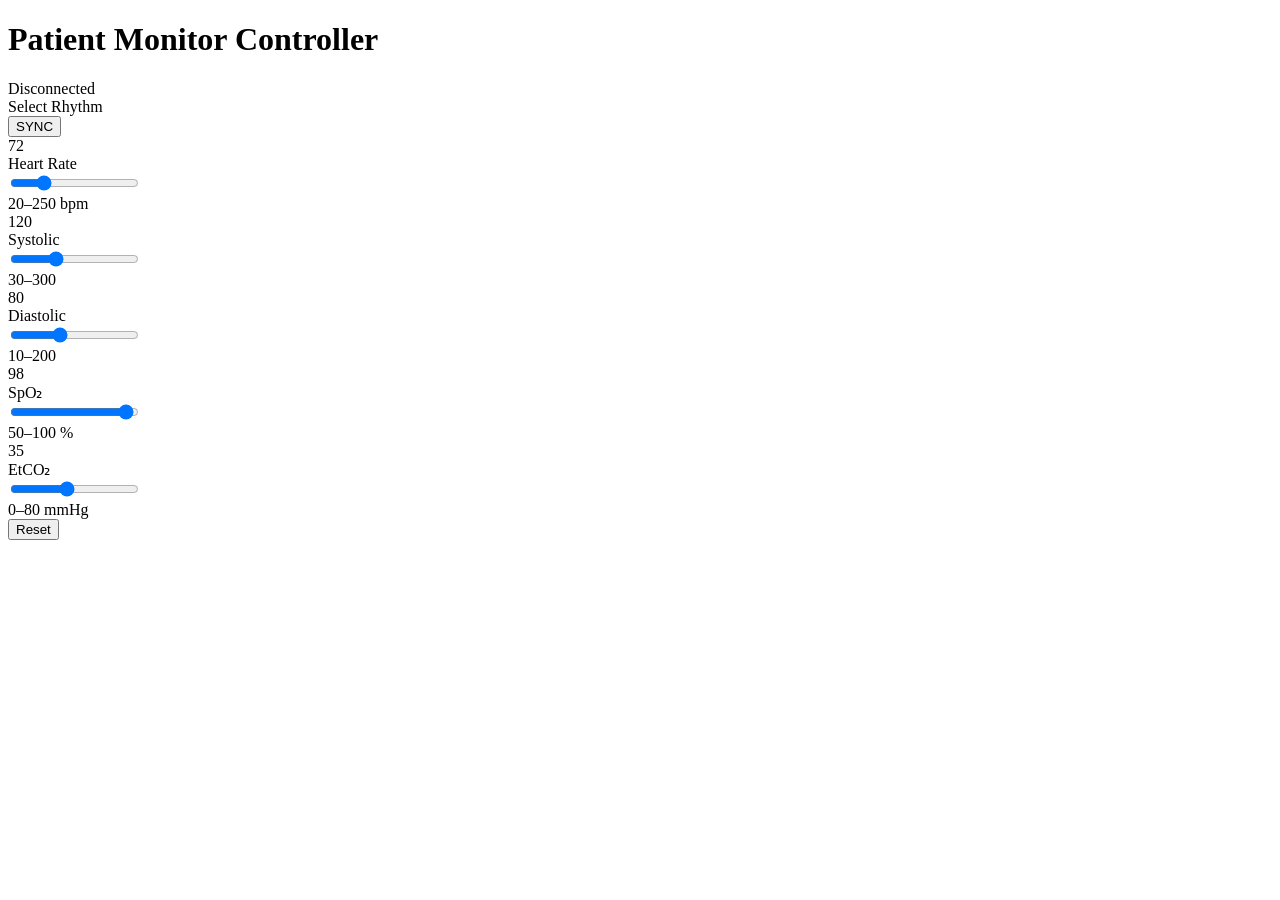
==== monitor_simulator/frontend/controller/index.html @ 5b9fa973 "Add real-time patient monitor simulator with controller and monitor web UIs Two-device web-based sim" ====
<!DOCTYPE html>
<html lang="en">
<head>
    <meta charset="UTF-8">
    <meta name="viewport" content="width=device-width, initial-scale=1.0, user-scalable=no">
    <title>Monitor Controller</title>
    <link rel="stylesheet" href="/controller/static/style.css">
</head>
<body>
    <div id="controller">
        <!-- Header -->
        <div class="header">
            <h1>Patient Monitor Controller</h1>
            <div class="connection-status" id="conn-status">Disconnected</div>
        </div>

        <!-- Rhythm Selection Grid -->
        <div class="section">
            <div class="section-label">Select Rhythm</div>
            <div class="rhythm-grid" id="rhythm-grid">
                <!-- Populated by JS -->
            </div>
        </div>

        <!-- SYNC toggle -->
        <div class="section sync-section">
            <button class="sync-btn" id="sync-btn">SYNC</button>
        </div>

        <!-- Parameter Sliders (5 columns) -->
        <div class="sliders-row">
            <!-- Heart Rate -->
            <div class="slider-col">
                <div class="slider-value ecg-color" id="hr-display">72</div>
                <div class="slider-label">Heart Rate</div>
                <div class="slider-wrap">
                    <input type="range" id="hr-slider" min="20" max="250" value="72"
                           orient="vertical" class="vslider ecg-slider">
                </div>
                <div class="slider-range">20–250 bpm</div>
            </div>

            <!-- Systolic BP -->
            <div class="slider-col">
                <div class="slider-value bp-color" id="sys-display">120</div>
                <div class="slider-label">Systolic</div>
                <div class="slider-wrap">
                    <input type="range" id="sys-slider" min="30" max="300" value="120"
                           orient="vertical" class="vslider bp-slider">
                </div>
                <div class="slider-range">30–300</div>
            </div>

            <!-- Diastolic BP -->
            <div class="slider-col">
                <div class="slider-value bp-color" id="dia-display">80</div>
                <div class="slider-label">Diastolic</div>
                <div class="slider-wrap">
                    <input type="range" id="dia-slider" min="10" max="200" value="80"
                           orient="vertical" class="vslider bp-slider">
                </div>
                <div class="slider-range">10–200</div>
            </div>

            <!-- SpO2 -->
            <div class="slider-col">
                <div class="slider-value spo2-color" id="spo2-display">98</div>
                <div class="slider-label">SpO₂</div>
                <div class="slider-wrap">
                    <input type="range" id="spo2-slider" min="50" max="100" value="98"
                           orient="vertical" class="vslider spo2-slider">
                </div>
                <div class="slider-range">50–100 %</div>
            </div>

            <!-- EtCO2 -->
            <div class="slider-col">
                <div class="slider-value capno-color" id="etco2-display">35</div>
                <div class="slider-label">EtCO₂</div>
                <div class="slider-wrap">
                    <input type="range" id="etco2-slider" min="0" max="80" value="35"
                           orient="vertical" class="vslider capno-slider">
                </div>
                <div class="slider-range">0–80 mmHg</div>
            </div>
        </div>

        <!-- Action Buttons -->
        <div class="actions-row">
            <button class="action-btn reset-btn" id="reset-btn">Reset</button>
        </div>
    </div>

    <script src="/controller/static/controller.js"></script>
</body>
</html>
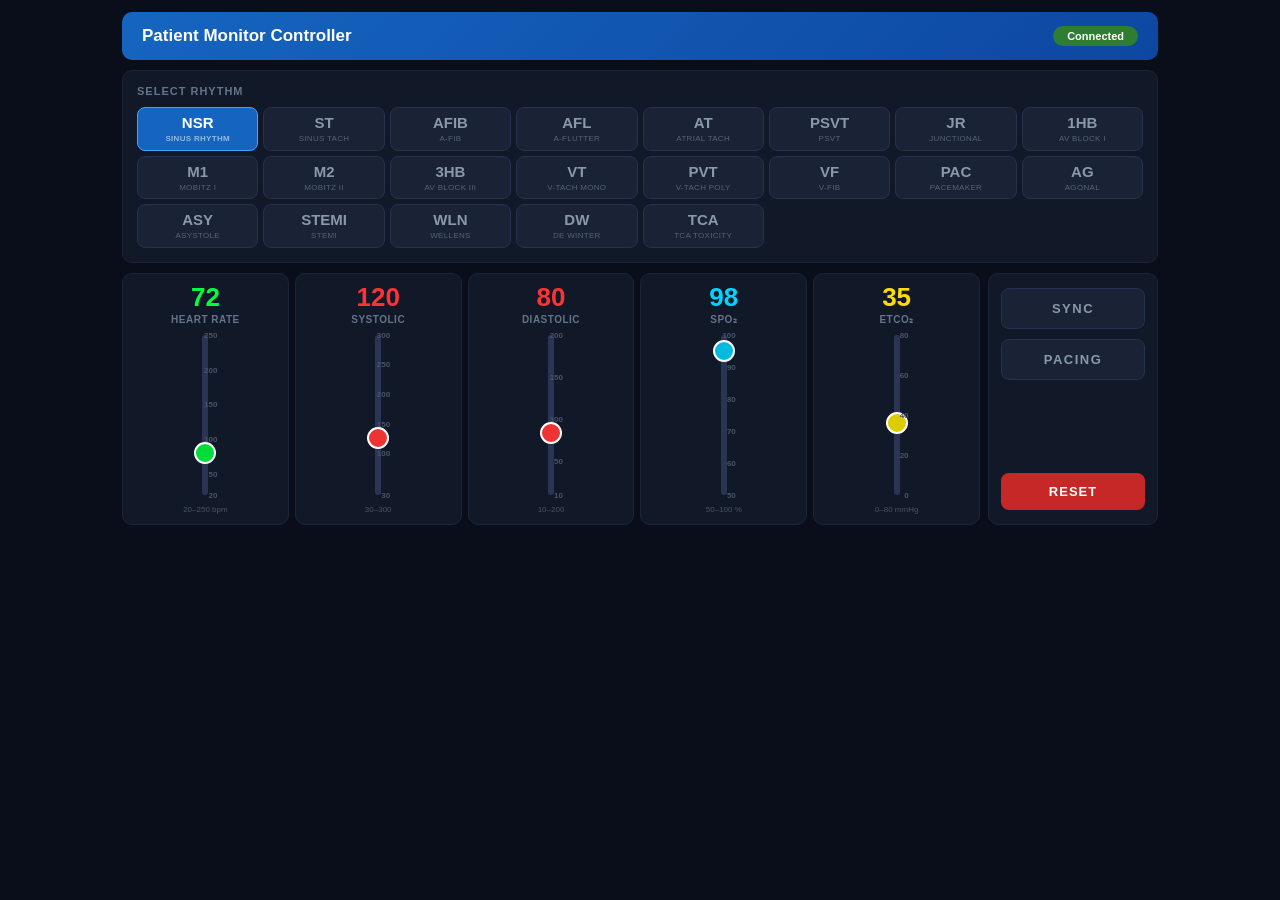
==== commit 168239db: "Refine monitor simulator: VF/VT waveforms, pacing, peak-hold rendering, shared channel - VF: cosine-" ====
--- a/monitor_simulator/frontend/controller/index.html
+++ b/monitor_simulator/frontend/controller/index.html
@@ -4,7 +4,7 @@
     <meta charset="UTF-8">
     <meta name="viewport" content="width=device-width, initial-scale=1.0, user-scalable=no">
     <title>Monitor Controller</title>
-    <link rel="stylesheet" href="/controller/static/style.css">
+    <link rel="stylesheet" href="style.css">
 </head>
 <body>
     <div id="controller">
@@ -22,75 +22,94 @@
             </div>
         </div>
 
-        <!-- SYNC toggle -->
-        <div class="section sync-section">
-            <button class="sync-btn" id="sync-btn">SYNC</button>
-        </div>
+        <!-- Sliders + Controls side-by-side -->
+        <div class="bottom-row">
+            <div class="sliders-row">
+                <!-- Heart Rate -->
+                <div class="slider-col">
+                    <div class="slider-value ecg-color" id="hr-display">72</div>
+                    <div class="slider-label">Heart Rate</div>
+                    <div class="slider-wrap">
+                        <input type="range" id="hr-slider" min="20" max="250" value="72"
+                               orient="vertical" class="vslider ecg-slider">
+                        <div class="slider-scale" id="hr-scale"></div>
+                    </div>
+                    <div class="slider-range">20–250 bpm</div>
+                </div>
 
-        <!-- Parameter Sliders (5 columns) -->
-        <div class="sliders-row">
-            <!-- Heart Rate -->
-            <div class="slider-col">
-                <div class="slider-value ecg-color" id="hr-display">72</div>
-                <div class="slider-label">Heart Rate</div>
-                <div class="slider-wrap">
-                    <input type="range" id="hr-slider" min="20" max="250" value="72"
-                           orient="vertical" class="vslider ecg-slider">
+                <!-- Systolic BP -->
+                <div class="slider-col">
+                    <div class="slider-value bp-color" id="sys-display">120</div>
+                    <div class="slider-label">Systolic</div>
+                    <div class="slider-wrap">
+                        <input type="range" id="sys-slider" min="30" max="300" value="120"
+                               orient="vertical" class="vslider bp-slider">
+                        <div class="slider-scale" id="sys-scale"></div>
+                    </div>
+                    <div class="slider-range">30–300</div>
                 </div>
-                <div class="slider-range">20–250 bpm</div>
+
+                <!-- Diastolic BP -->
+                <div class="slider-col">
+                    <div class="slider-value bp-color" id="dia-display">80</div>
+                    <div class="slider-label">Diastolic</div>
+                    <div class="slider-wrap">
+                        <input type="range" id="dia-slider" min="10" max="200" value="80"
+                               orient="vertical" class="vslider bp-slider">
+                        <div class="slider-scale" id="dia-scale"></div>
+                    </div>
+                    <div class="slider-range">10–200</div>
+                </div>
+
+                <!-- SpO2 -->
+                <div class="slider-col">
+                    <div class="slider-value spo2-color" id="spo2-display">98</div>
+                    <div class="slider-label">SpO₂</div>
+                    <div class="slider-wrap">
+                        <input type="range" id="spo2-slider" min="50" max="100" value="98"
+                               orient="vertical" class="vslider spo2-slider">
+                        <div class="slider-scale" id="spo2-scale"></div>
+                    </div>
+                    <div class="slider-range">50–100 %</div>
+                </div>
+
+                <!-- EtCO2 -->
+                <div class="slider-col">
+                    <div class="slider-value capno-color" id="etco2-display">35</div>
+                    <div class="slider-label">EtCO₂</div>
+                    <div class="slider-wrap">
+                        <input type="range" id="etco2-slider" min="0" max="80" value="35"
+                               orient="vertical" class="vslider capno-slider">
+                        <div class="slider-scale" id="etco2-scale"></div>
+                    </div>
+                    <div class="slider-range">0–80 mmHg</div>
+                </div>
             </div>
 
-            <!-- Systolic BP -->
-            <div class="slider-col">
-                <div class="slider-value bp-color" id="sys-display">120</div>
-                <div class="slider-label">Systolic</div>
-                <div class="slider-wrap">
-                    <input type="range" id="sys-slider" min="30" max="300" value="120"
-                           orient="vertical" class="vslider bp-slider">
+            <!-- Controls panel -->
+            <div class="controls-panel">
+                <button class="sync-btn" id="sync-btn">SYNC</button>
+                <button class="pacing-btn" id="pacing-btn">PACING</button>
+                <div class="pacing-controls" id="pacing-controls" style="display: none;">
+                    <div class="pacing-param">
+                        <span class="pacing-label">Rate</span>
+                        <input type="range" id="pacing-rate-slider" min="40" max="180" value="70" class="hslider pacing-slider">
+                        <span class="pacing-value" id="pacing-rate-display">70</span>
+                        <span class="pacing-unit">bpm</span>
+                    </div>
+                    <div class="pacing-param">
+                        <span class="pacing-label">Current</span>
+                        <input type="range" id="pacing-current-slider" min="0" max="200" value="70" class="hslider pacing-slider">
+                        <span class="pacing-value" id="pacing-current-display">70</span>
+                        <span class="pacing-unit">mA</span>
+                    </div>
                 </div>
-                <div class="slider-range">30–300</div>
+                <button class="action-btn reset-btn" id="reset-btn">Reset</button>
             </div>
-
-            <!-- Diastolic BP -->
-            <div class="slider-col">
-                <div class="slider-value bp-color" id="dia-display">80</div>
-                <div class="slider-label">Diastolic</div>
-                <div class="slider-wrap">
-                    <input type="range" id="dia-slider" min="10" max="200" value="80"
-                           orient="vertical" class="vslider bp-slider">
-                </div>
-                <div class="slider-range">10–200</div>
-            </div>
-
-            <!-- SpO2 -->
-            <div class="slider-col">
-                <div class="slider-value spo2-color" id="spo2-display">98</div>
-                <div class="slider-label">SpO₂</div>
-                <div class="slider-wrap">
-                    <input type="range" id="spo2-slider" min="50" max="100" value="98"
-                           orient="vertical" class="vslider spo2-slider">
-                </div>
-                <div class="slider-range">50–100 %</div>
-            </div>
-
-            <!-- EtCO2 -->
-            <div class="slider-col">
-                <div class="slider-value capno-color" id="etco2-display">35</div>
-                <div class="slider-label">EtCO₂</div>
-                <div class="slider-wrap">
-                    <input type="range" id="etco2-slider" min="0" max="80" value="35"
-                           orient="vertical" class="vslider capno-slider">
-                </div>
-                <div class="slider-range">0–80 mmHg</div>
-            </div>
-        </div>
-
-        <!-- Action Buttons -->
-        <div class="actions-row">
-            <button class="action-btn reset-btn" id="reset-btn">Reset</button>
         </div>
     </div>
 
-    <script src="/controller/static/controller.js"></script>
+    <script src="../shared/channel.js"></script>
+    <script src="controller.js"></script>
 </body>
 </html>
--- a/monitor_simulator/frontend/controller/style.css
+++ b/monitor_simulator/frontend/controller/style.css
@@ -0,0 +1,427 @@
+/* Controller Interface — clean dark medical theme */
+
+* {
+    margin: 0;
+    padding: 0;
+    box-sizing: border-box;
+}
+
+html, body {
+    width: 100%;
+    min-height: 100vh;
+    background: #0a0e1a;
+    font-family: -apple-system, BlinkMacSystemFont, 'Segoe UI', Roboto, sans-serif;
+    color: #e0e0e0;
+    overflow-x: hidden;
+    --track-len: clamp(100px, 13vw, 160px);
+}
+
+#controller {
+    max-width: 1060px;
+    margin: 0 auto;
+    padding: 12px;
+    display: flex;
+    flex-direction: column;
+    gap: 10px;
+}
+
+/* --- Header --- */
+
+.header {
+    background: linear-gradient(135deg, #1565c0, #0d47a1);
+    border-radius: 10px;
+    padding: 14px 20px;
+    display: flex;
+    justify-content: space-between;
+    align-items: center;
+}
+
+.header h1 {
+    font-size: 17px;
+    font-weight: 600;
+    color: #fff;
+}
+
+.connection-status {
+    font-size: 11px;
+    padding: 4px 14px;
+    border-radius: 12px;
+    background: #c62828;
+    color: #fff;
+    font-weight: 600;
+}
+
+.connection-status.connected {
+    background: #2e7d32;
+}
+
+/* --- Section --- */
+
+.section {
+    background: #111827;
+    border: 1px solid #1c2538;
+    border-radius: 10px;
+    padding: 14px;
+}
+
+.section-label {
+    font-size: 11px;
+    font-weight: 700;
+    text-transform: uppercase;
+    letter-spacing: 1px;
+    color: #64748b;
+    margin-bottom: 10px;
+}
+
+/* --- Rhythm Grid --- */
+
+.rhythm-grid {
+    display: grid;
+    grid-template-columns: repeat(8, 1fr);
+    gap: 5px;
+}
+
+.rhythm-btn {
+    background: #1a2236;
+    border: 1px solid #263050;
+    border-radius: 8px;
+    padding: 6px 3px;
+    color: #8899aa;
+    font-size: 10px;
+    font-weight: 500;
+    text-align: center;
+    cursor: pointer;
+    transition: all 0.15s;
+    line-height: 1.2;
+}
+
+.rhythm-btn:hover {
+    background: #1e2a44;
+    border-color: #3b6db5;
+    color: #b0c0d0;
+}
+
+.rhythm-btn.active {
+    background: #1565c0;
+    border-color: #42a5f5;
+    color: #fff;
+    font-weight: 700;
+}
+
+.rhythm-btn .rhythm-abbr {
+    display: block;
+    font-size: 15px;
+    font-weight: 700;
+    margin-bottom: 2px;
+}
+
+.rhythm-btn .rhythm-name {
+    display: block;
+    font-size: 8px;
+    opacity: 0.55;
+    text-transform: uppercase;
+    letter-spacing: 0.3px;
+}
+
+/* --- Bottom Row (Sliders + Controls) --- */
+
+.bottom-row {
+    display: flex;
+    gap: 8px;
+}
+
+.sliders-row {
+    display: flex;
+    gap: 6px;
+    flex: 1;
+    min-width: 0;
+}
+
+/* --- Controls Panel (right side) --- */
+
+.controls-panel {
+    width: 170px;
+    flex-shrink: 0;
+    background: #111827;
+    border: 1px solid #1c2538;
+    border-radius: 10px;
+    padding: 14px 12px;
+    display: flex;
+    flex-direction: column;
+    gap: 10px;
+    align-items: stretch;
+}
+
+.sync-btn, .pacing-btn {
+    background: #1a2236;
+    border: 1px solid #263050;
+    border-radius: 8px;
+    padding: 12px 0;
+    color: #8899aa;
+    font-size: 13px;
+    font-weight: 700;
+    cursor: pointer;
+    transition: all 0.15s;
+    letter-spacing: 1.5px;
+    text-align: center;
+}
+
+.sync-btn:hover, .pacing-btn:hover {
+    border-color: #3b6db5;
+    color: #b0c0d0;
+}
+
+.sync-btn.active {
+    background: #c2410c;
+    border-color: #ea580c;
+    color: #fff;
+}
+
+.pacing-btn.active {
+    background: #1565c0;
+    border-color: #42a5f5;
+    color: #fff;
+}
+
+/* --- Pacing Controls --- */
+
+.pacing-controls {
+    display: flex;
+    flex-direction: column;
+    gap: 8px;
+}
+
+.pacing-param {
+    display: flex;
+    align-items: center;
+    gap: 4px;
+    flex-wrap: wrap;
+}
+
+.pacing-label {
+    font-size: 10px;
+    font-weight: 700;
+    color: #64748b;
+    width: 100%;
+    text-transform: uppercase;
+    letter-spacing: 0.5px;
+}
+
+.pacing-value {
+    font-size: 14px;
+    font-weight: 700;
+    color: #42a5f5;
+    min-width: 28px;
+    text-align: right;
+}
+
+.pacing-unit {
+    font-size: 9px;
+    color: #475569;
+}
+
+.hslider {
+    -webkit-appearance: none;
+    appearance: none;
+    width: 100%;
+    min-width: 0;
+    height: 4px;
+    background: #2a3555;
+    border-radius: 2px;
+    cursor: pointer;
+    flex: 1;
+}
+
+.hslider::-webkit-slider-thumb {
+    -webkit-appearance: none;
+    appearance: none;
+    width: 16px;
+    height: 16px;
+    border-radius: 50%;
+    background: #42a5f5;
+    border: 2px solid #fff;
+    cursor: pointer;
+}
+
+.hslider::-moz-range-thumb {
+    width: 16px;
+    height: 16px;
+    border-radius: 50%;
+    background: #42a5f5;
+    border: 2px solid #fff;
+    cursor: pointer;
+}
+
+/* --- Slider Columns --- */
+
+.slider-col {
+    flex: 1;
+    min-width: 0;
+    background: #111827;
+    border: 1px solid #1c2538;
+    border-radius: 10px;
+    padding: 10px 4px;
+    display: flex;
+    flex-direction: column;
+    align-items: center;
+    gap: 4px;
+}
+
+.slider-value {
+    font-size: 26px;
+    font-weight: 700;
+    line-height: 1;
+}
+
+.slider-label {
+    font-size: 10px;
+    font-weight: 600;
+    color: #64748b;
+    text-align: center;
+    text-transform: uppercase;
+    letter-spacing: 0.5px;
+}
+
+.slider-wrap {
+    height: calc(var(--track-len) + 12px);
+    display: flex;
+    align-items: center;
+    justify-content: center;
+    position: relative;
+}
+
+.slider-range {
+    font-size: 8px;
+    color: #475569;
+    text-align: center;
+}
+
+/* --- Slider Scale --- */
+
+.slider-scale {
+    position: absolute;
+    right: 0;
+    height: var(--track-len);
+    width: 26px;
+    top: 50%;
+    transform: translateY(-50%);
+}
+
+.scale-tick {
+    position: absolute;
+    right: 0;
+    transform: translateY(50%);
+    font-size: 8px;
+    color: #475569;
+    font-weight: 600;
+    white-space: nowrap;
+}
+
+/* --- Vertical Slider Styling --- */
+
+/*
+ * Uses writing-mode for native vertical rendering.
+ * No CSS rotation = no axis-swapped margin bugs.
+ */
+.vslider {
+    -webkit-appearance: none;
+    appearance: none;
+    writing-mode: vertical-lr;
+    direction: rtl;
+    width: 24px;
+    height: var(--track-len);
+    background: transparent;
+    cursor: pointer;
+}
+
+/* Track */
+.vslider::-webkit-slider-runnable-track {
+    width: 6px;
+    height: 100%;
+    background: #2a3555;
+    border-radius: 3px;
+}
+
+.vslider::-moz-range-track {
+    width: 6px;
+    height: 100%;
+    background: #2a3555;
+    border-radius: 3px;
+}
+
+/* Thumb — margin-left centers it on the 6px track */
+.vslider::-webkit-slider-thumb {
+    -webkit-appearance: none;
+    appearance: none;
+    width: 22px;
+    height: 22px;
+    border-radius: 50%;
+    border: 2px solid #fff;
+    cursor: pointer;
+    margin-left: -8px;
+}
+
+.vslider::-moz-range-thumb {
+    width: 22px;
+    height: 22px;
+    border-radius: 50%;
+    border: 2px solid #fff;
+    cursor: pointer;
+}
+
+/* Slider colors per parameter */
+.ecg-slider::-webkit-slider-thumb { background: #00dd38; }
+.ecg-slider::-moz-range-thumb { background: #00dd38; }
+
+.bp-slider::-webkit-slider-thumb { background: #ee3333; }
+.bp-slider::-moz-range-thumb { background: #ee3333; }
+
+.spo2-slider::-webkit-slider-thumb { background: #00bbdd; }
+.spo2-slider::-moz-range-thumb { background: #00bbdd; }
+
+.capno-slider::-webkit-slider-thumb { background: #ddcc00; }
+.capno-slider::-moz-range-thumb { background: #ddcc00; }
+
+/* --- Color classes --- */
+
+.ecg-color { color: #00ff41; }
+.spo2-color { color: #00d4ff; }
+.capno-color { color: #ffdd00; }
+.bp-color { color: #ff3333; }
+
+/* --- Action Buttons --- */
+
+.action-btn {
+    padding: 11px 0;
+    border: none;
+    border-radius: 8px;
+    font-size: 13px;
+    font-weight: 700;
+    cursor: pointer;
+    transition: all 0.15s;
+    text-transform: uppercase;
+    letter-spacing: 1px;
+    text-align: center;
+    margin-top: auto;
+}
+
+.reset-btn {
+    background: #c62828;
+    color: #fff;
+}
+
+.reset-btn:hover {
+    background: #e53935;
+}
+
+/* --- Responsive --- */
+
+@media (max-width: 500px) {
+    .rhythm-grid {
+        grid-template-columns: repeat(4, 1fr);
+    }
+
+    .slider-value {
+        font-size: 22px;
+    }
+}
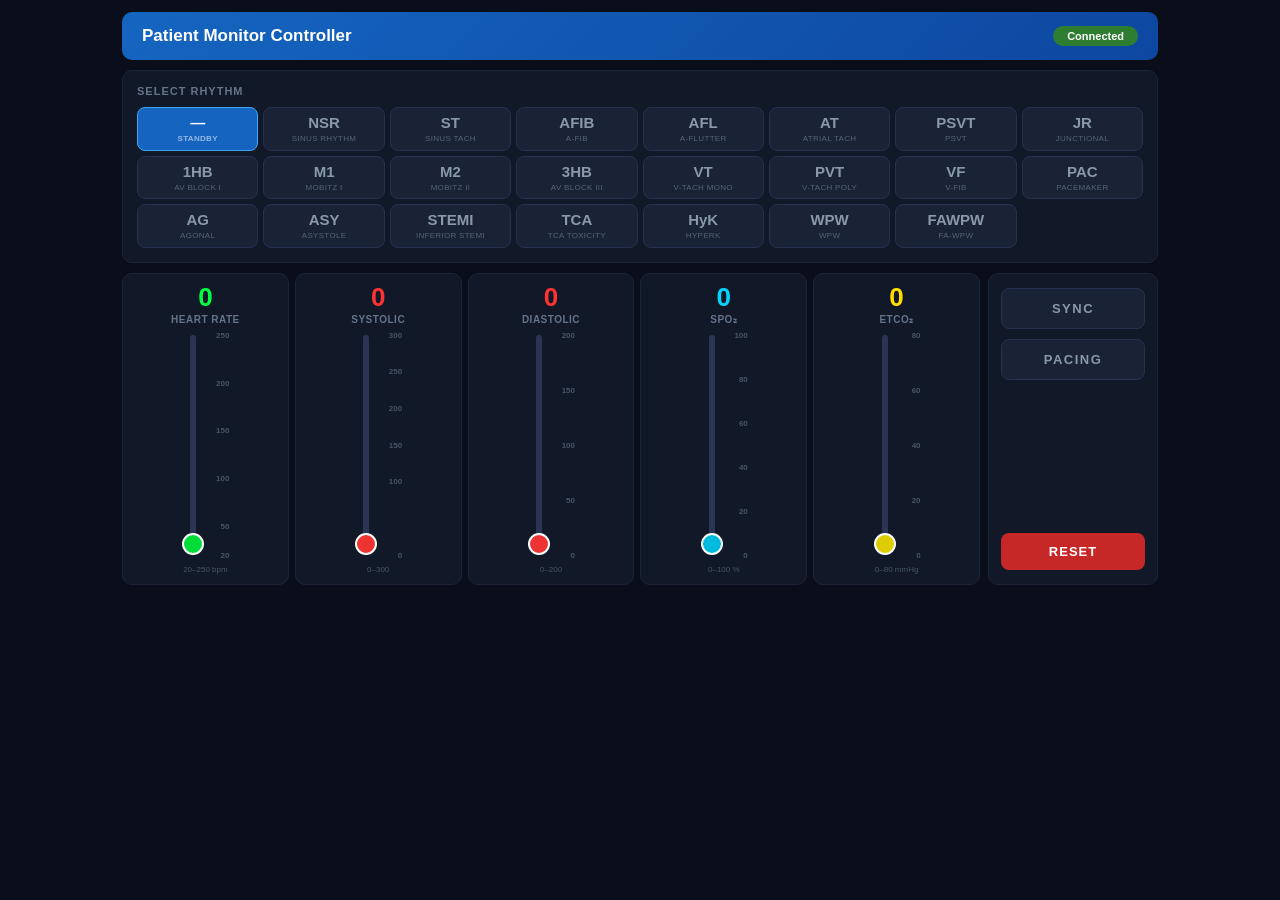
==== commit 103221f0: "Allow BP/SpO2 sliders to reach 0, keep vitals at 0 on first rhythm select - Change slider minimums t" ====
--- a/monitor_simulator/frontend/controller/index.html
+++ b/monitor_simulator/frontend/controller/index.html
@@ -42,11 +42,11 @@
                     <div class="slider-value bp-color" id="sys-display">120</div>
                     <div class="slider-label">Systolic</div>
                     <div class="slider-wrap">
-                        <input type="range" id="sys-slider" min="30" max="300" value="120"
+                        <input type="range" id="sys-slider" min="0" max="300" value="120"
                                orient="vertical" class="vslider bp-slider">
                         <div class="slider-scale" id="sys-scale"></div>
                     </div>
-                    <div class="slider-range">30–300</div>
+                    <div class="slider-range">0–300</div>
                 </div>
 
                 <!-- Diastolic BP -->
@@ -54,11 +54,11 @@
                     <div class="slider-value bp-color" id="dia-display">80</div>
                     <div class="slider-label">Diastolic</div>
                     <div class="slider-wrap">
-                        <input type="range" id="dia-slider" min="10" max="200" value="80"
+                        <input type="range" id="dia-slider" min="0" max="200" value="80"
                                orient="vertical" class="vslider bp-slider">
                         <div class="slider-scale" id="dia-scale"></div>
                     </div>
-                    <div class="slider-range">10–200</div>
+                    <div class="slider-range">0–200</div>
                 </div>
 
                 <!-- SpO2 -->
@@ -66,11 +66,11 @@
                     <div class="slider-value spo2-color" id="spo2-display">98</div>
                     <div class="slider-label">SpO₂</div>
                     <div class="slider-wrap">
-                        <input type="range" id="spo2-slider" min="50" max="100" value="98"
+                        <input type="range" id="spo2-slider" min="0" max="100" value="98"
                                orient="vertical" class="vslider spo2-slider">
                         <div class="slider-scale" id="spo2-scale"></div>
                     </div>
-                    <div class="slider-range">50–100 %</div>
+                    <div class="slider-range">0–100 %</div>
                 </div>
 
                 <!-- EtCO2 -->
--- a/monitor_simulator/frontend/controller/style.css
+++ b/monitor_simulator/frontend/controller/style.css
@@ -13,7 +13,7 @@
     font-family: -apple-system, BlinkMacSystemFont, 'Segoe UI', Roboto, sans-serif;
     color: #e0e0e0;
     overflow-x: hidden;
-    --track-len: clamp(100px, 13vw, 160px);
+    --track-len: clamp(140px, 18vw, 220px);
 }
 
 #controller {
@@ -287,7 +287,7 @@
     display: flex;
     align-items: center;
     justify-content: center;
-    position: relative;
+    gap: 2px;
 }
 
 .slider-range {
@@ -299,12 +299,10 @@
 /* --- Slider Scale --- */
 
 .slider-scale {
-    position: absolute;
-    right: 0;
+    position: relative;
     height: var(--track-len);
-    width: 26px;
-    top: 50%;
-    transform: translateY(-50%);
+    width: 22px;
+    flex-shrink: 0;
 }
 
 .scale-tick {
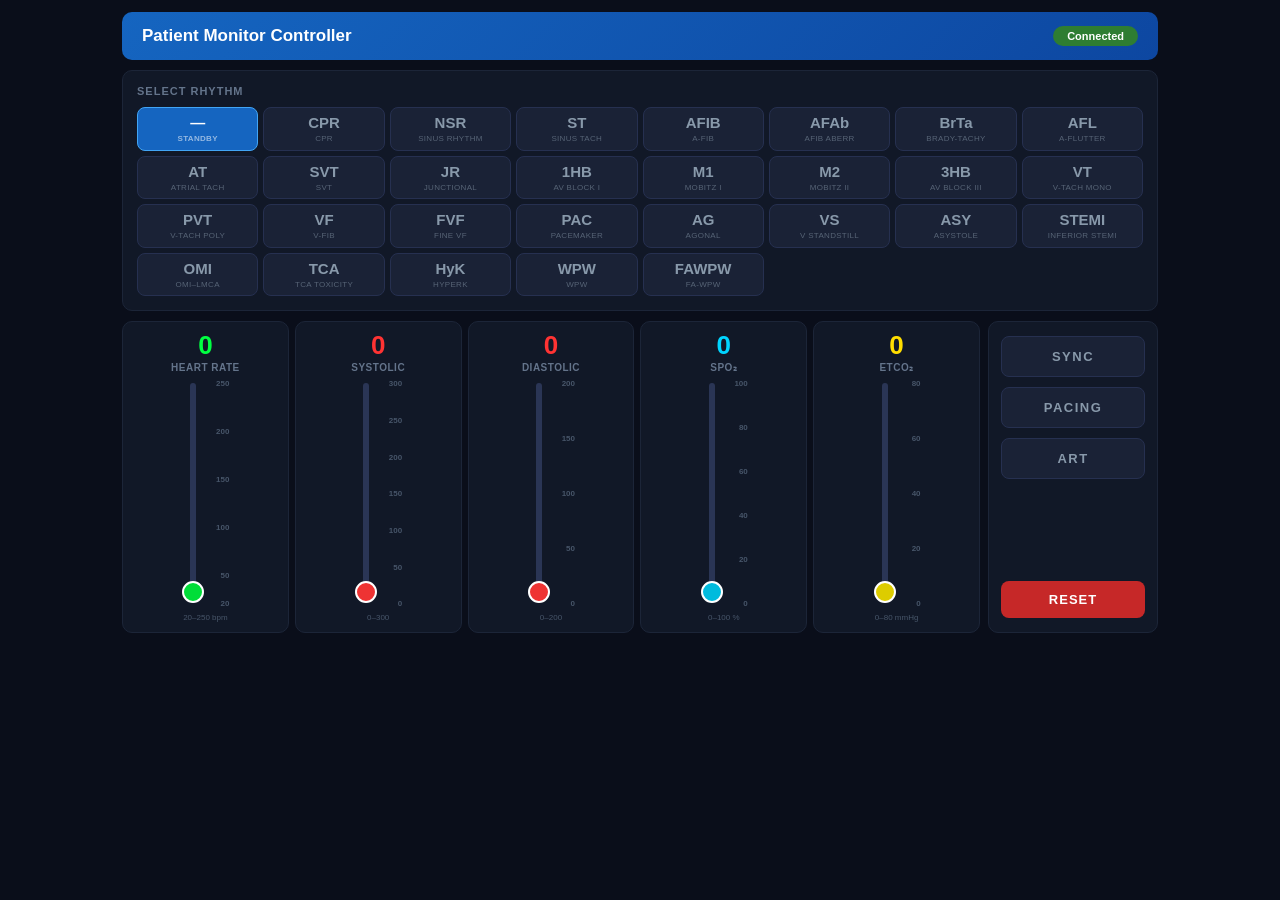
==== commit bb4e7548: "Add ART button with invasive arterial pressure waveform on monitor - ART toggle button in controller" ====
--- a/monitor_simulator/frontend/controller/index.html
+++ b/monitor_simulator/frontend/controller/index.html
@@ -104,6 +104,7 @@
                         <span class="pacing-unit">mA</span>
                     </div>
                 </div>
+                <button class="art-btn" id="art-btn">ART</button>
                 <button class="action-btn reset-btn" id="reset-btn">Reset</button>
             </div>
         </div>
--- a/monitor_simulator/frontend/controller/style.css
+++ b/monitor_simulator/frontend/controller/style.css
@@ -152,7 +152,7 @@
     align-items: stretch;
 }
 
-.sync-btn, .pacing-btn {
+.sync-btn, .pacing-btn, .art-btn {
     background: #1a2236;
     border: 1px solid #263050;
     border-radius: 8px;
@@ -166,7 +166,7 @@
     text-align: center;
 }
 
-.sync-btn:hover, .pacing-btn:hover {
+.sync-btn:hover, .pacing-btn:hover, .art-btn:hover {
     border-color: #3b6db5;
     color: #b0c0d0;
 }
@@ -180,6 +180,12 @@
 .pacing-btn.active {
     background: #1565c0;
     border-color: #42a5f5;
+    color: #fff;
+}
+
+.art-btn.active {
+    background: #b34700;
+    border-color: #ff6622;
     color: #fff;
 }
 
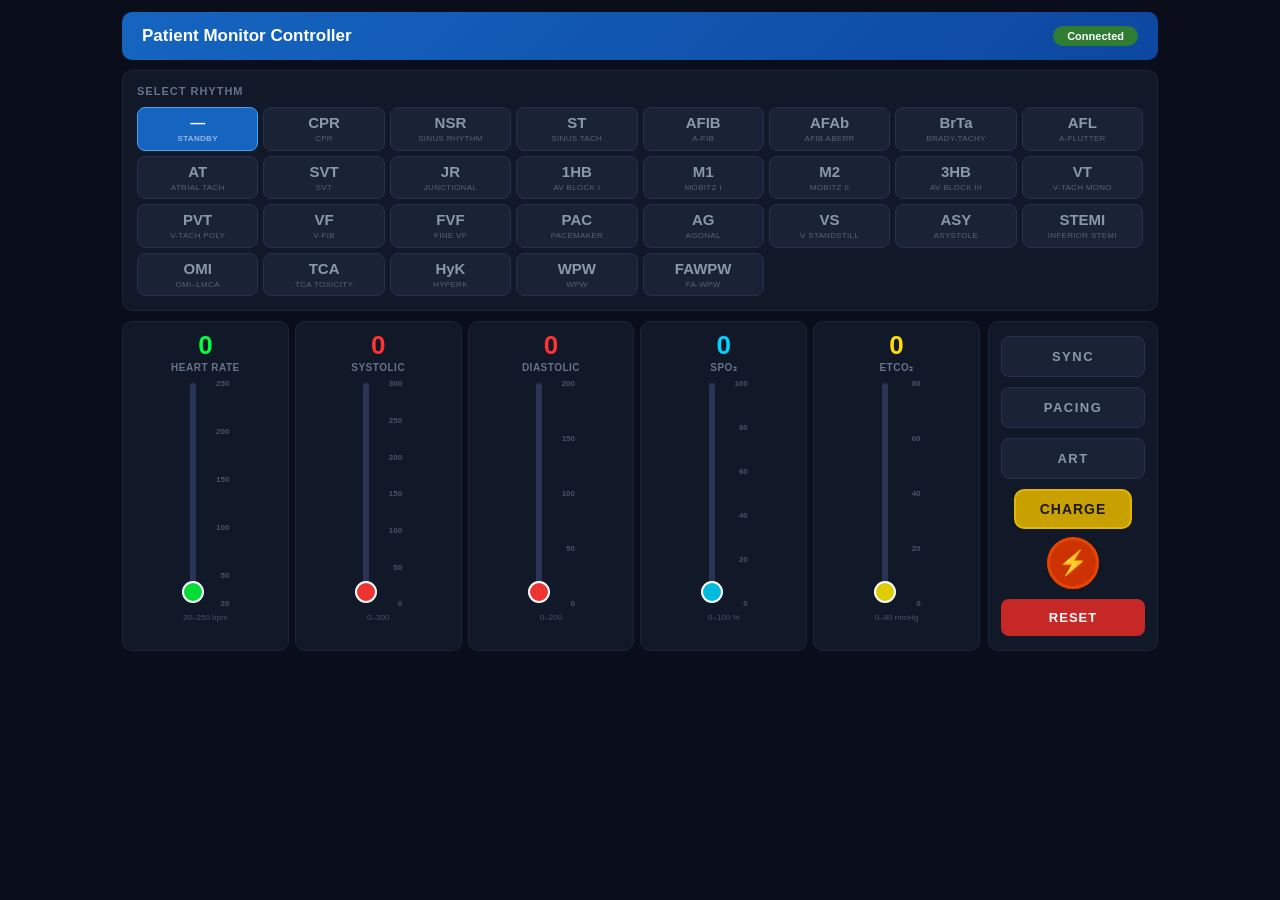
==== commit fabc16cf: "Add defibrillator Charge and Discharge buttons with sounds Yellow Charge button toggles charging sta" ====
--- a/monitor_simulator/frontend/controller/index.html
+++ b/monitor_simulator/frontend/controller/index.html
@@ -105,6 +105,10 @@
                     </div>
                 </div>
                 <button class="art-btn" id="art-btn">ART</button>
+                <div class="defib-controls">
+                    <button class="defib-charge-btn" id="defib-charge-btn">Charge</button>
+                    <button class="defib-shock-btn" id="defib-shock-btn">⚡</button>
+                </div>
                 <button class="action-btn reset-btn" id="reset-btn">Reset</button>
             </div>
         </div>
--- a/monitor_simulator/frontend/controller/style.css
+++ b/monitor_simulator/frontend/controller/style.css
@@ -187,6 +187,73 @@
     background: #b34700;
     border-color: #ff6622;
     color: #fff;
+}
+
+/* --- Defibrillator Controls --- */
+
+.defib-controls {
+    display: flex;
+    flex-direction: column;
+    align-items: center;
+    gap: 8px;
+}
+
+.defib-charge-btn {
+    background: #c8a000;
+    border: 2px solid #e0b800;
+    border-radius: 10px;
+    padding: 10px 24px;
+    color: #1a1a1a;
+    font-size: 14px;
+    font-weight: 800;
+    cursor: pointer;
+    transition: all 0.15s;
+    letter-spacing: 1px;
+    text-transform: uppercase;
+}
+
+.defib-charge-btn:hover {
+    background: #dab800;
+    border-color: #f0d000;
+}
+
+.defib-charge-btn.active {
+    background: #e8c800;
+    border-color: #ffd700;
+    box-shadow: 0 0 12px rgba(255, 215, 0, 0.5);
+    animation: charge-pulse 0.8s ease-in-out infinite;
+}
+
+@keyframes charge-pulse {
+    0%, 100% { box-shadow: 0 0 8px rgba(255, 215, 0, 0.4); }
+    50% { box-shadow: 0 0 18px rgba(255, 215, 0, 0.8); }
+}
+
+.defib-shock-btn {
+    width: 52px;
+    height: 52px;
+    border-radius: 50%;
+    background: #cc3300;
+    border: 3px solid #e84400;
+    color: #fff;
+    font-size: 24px;
+    font-weight: bold;
+    cursor: pointer;
+    transition: all 0.15s;
+    display: flex;
+    align-items: center;
+    justify-content: center;
+    line-height: 1;
+}
+
+.defib-shock-btn:hover {
+    background: #e84400;
+    border-color: #ff5500;
+}
+
+.defib-shock-btn:active {
+    background: #ff5500;
+    transform: scale(0.95);
 }
 
 /* --- Pacing Controls --- */
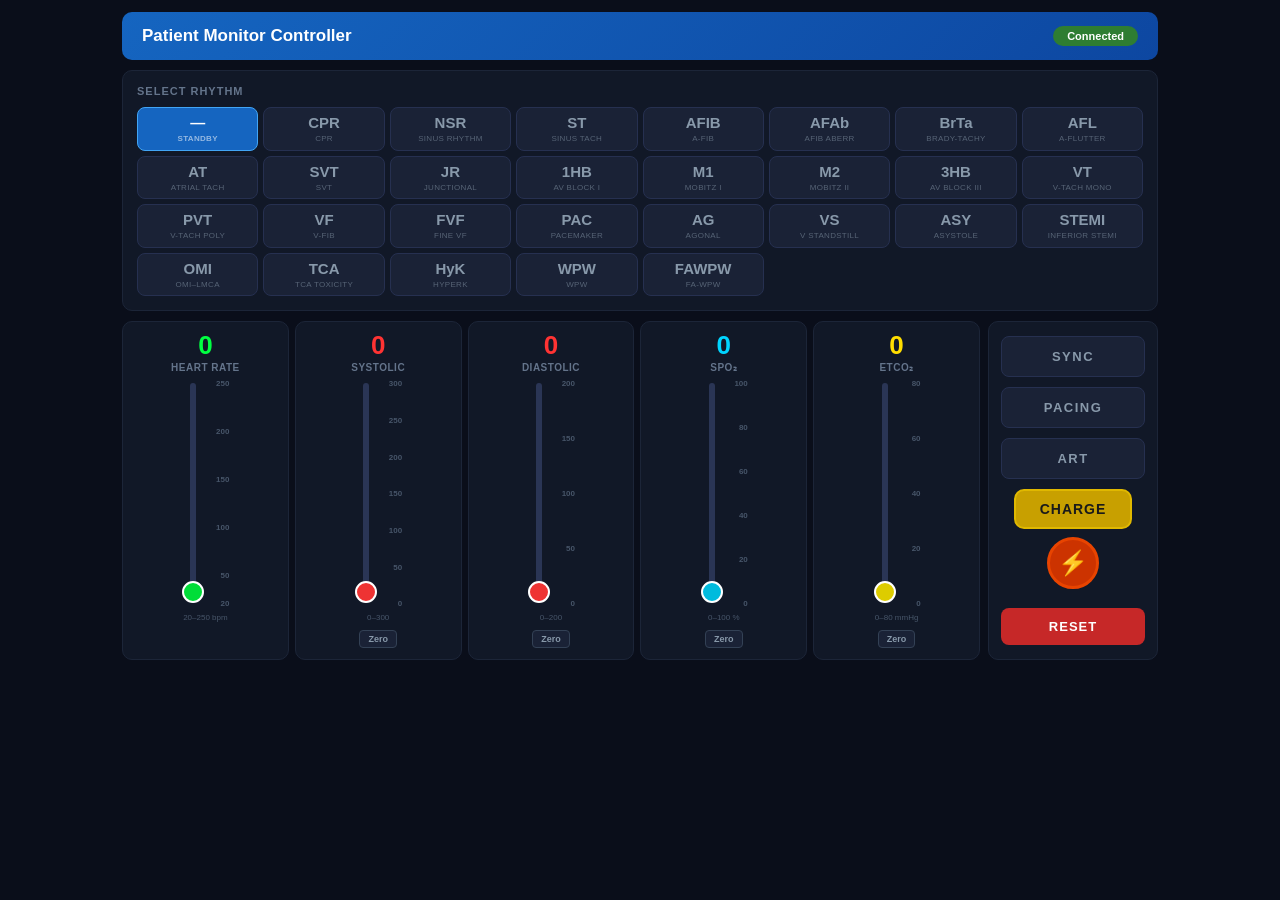
==== commit 04000d67: "Add Zero buttons for vitals sliders, deactivate SYNC on discharge Zero buttons at bottom of systolic" ====
--- a/monitor_simulator/frontend/controller/index.html
+++ b/monitor_simulator/frontend/controller/index.html
@@ -35,6 +35,7 @@
                         <div class="slider-scale" id="hr-scale"></div>
                     </div>
                     <div class="slider-range">20–250 bpm</div>
+                    <div class="slider-zero-spacer"></div>
                 </div>
 
                 <!-- Systolic BP -->
@@ -47,6 +48,7 @@
                         <div class="slider-scale" id="sys-scale"></div>
                     </div>
                     <div class="slider-range">0–300</div>
+                    <button class="slider-zero-btn" id="zero-sys">Zero</button>
                 </div>
 
                 <!-- Diastolic BP -->
@@ -59,6 +61,7 @@
                         <div class="slider-scale" id="dia-scale"></div>
                     </div>
                     <div class="slider-range">0–200</div>
+                    <button class="slider-zero-btn" id="zero-dia">Zero</button>
                 </div>
 
                 <!-- SpO2 -->
@@ -71,6 +74,7 @@
                         <div class="slider-scale" id="spo2-scale"></div>
                     </div>
                     <div class="slider-range">0–100 %</div>
+                    <button class="slider-zero-btn" id="zero-spo2">Zero</button>
                 </div>
 
                 <!-- EtCO2 -->
@@ -83,6 +87,7 @@
                         <div class="slider-scale" id="etco2-scale"></div>
                     </div>
                     <div class="slider-range">0–80 mmHg</div>
+                    <button class="slider-zero-btn" id="zero-etco2">Zero</button>
                 </div>
             </div>
 
--- a/monitor_simulator/frontend/controller/style.css
+++ b/monitor_simulator/frontend/controller/style.css
@@ -367,6 +367,30 @@
     font-size: 8px;
     color: #475569;
     text-align: center;
+}
+
+.slider-zero-btn {
+    margin-top: 4px;
+    padding: 3px 8px;
+    background: #1a2236;
+    border: 1px solid #334155;
+    border-radius: 4px;
+    color: #8899aa;
+    font-size: 9px;
+    font-weight: 600;
+    cursor: pointer;
+    transition: all 0.15s;
+}
+
+.slider-zero-btn:hover {
+    background: #263050;
+    border-color: #4a6080;
+    color: #b0c0d0;
+}
+
+.slider-zero-spacer {
+    margin-top: 4px;
+    height: 19px;
 }
 
 /* --- Slider Scale --- */
